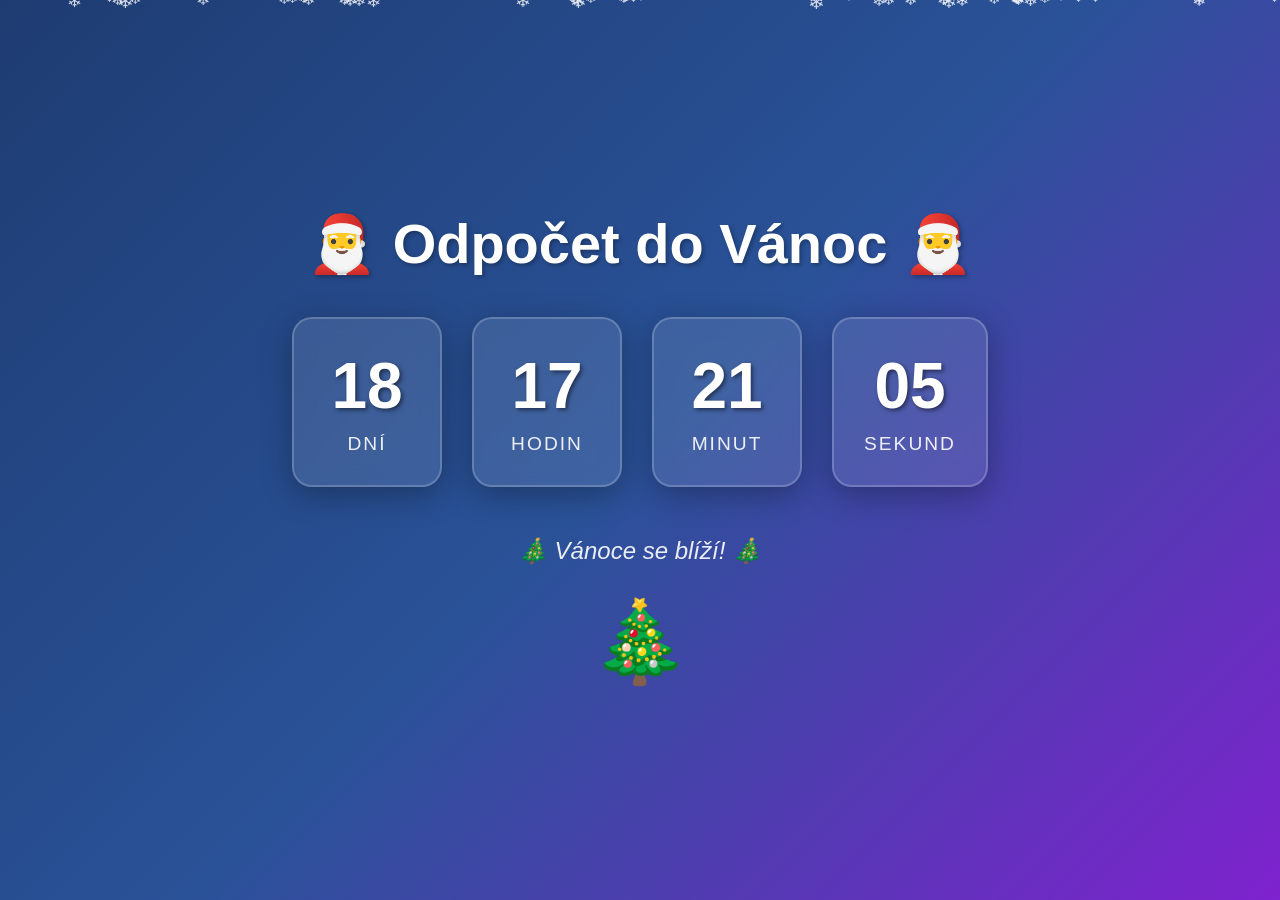
==== index.html @ 6d159cf1 "Přidány stránky s odpočtem do Vánoc - Interaktivní odpočet dnů, hodin, minut a sekund - Vánoční desi" ====
<!DOCTYPE html>
<html lang="cs">
<head>
    <meta charset="UTF-8">
    <meta name="viewport" content="width=device-width, initial-scale=1.0">
    <title>Odpočet do Vánoc 🎄</title>
    <style>
        * {
            margin: 0;
            padding: 0;
            box-sizing: border-box;
        }

        body {
            font-family: 'Arial', sans-serif;
            background: linear-gradient(135deg, #1e3c72 0%, #2a5298 50%, #7e22ce 100%);
            min-height: 100vh;
            display: flex;
            justify-content: center;
            align-items: center;
            color: white;
            overflow: hidden;
            position: relative;
        }

        /* Sněhové vločky */
        .snowflake {
            position: absolute;
            top: -10px;
            color: white;
            font-size: 1em;
            animation: fall linear infinite;
            opacity: 0.8;
        }

        @keyframes fall {
            to {
                transform: translateY(100vh);
            }
        }

        .container {
            text-align: center;
            z-index: 10;
            padding: 20px;
        }

        h1 {
            font-size: 3.5rem;
            margin-bottom: 20px;
            text-shadow: 2px 2px 4px rgba(0,0,0,0.3);
            animation: glow 2s ease-in-out infinite;
        }

        @keyframes glow {
            0%, 100% {
                text-shadow: 0 0 10px #fff, 0 0 20px #fff, 0 0 30px #ff0080;
            }
            50% {
                text-shadow: 0 0 20px #fff, 0 0 30px #ff0080, 0 0 40px #ff0080;
            }
        }

        .countdown {
            display: flex;
            gap: 30px;
            justify-content: center;
            flex-wrap: wrap;
            margin-top: 40px;
        }

        .time-box {
            background: rgba(255, 255, 255, 0.1);
            backdrop-filter: blur(10px);
            border-radius: 20px;
            padding: 30px;
            min-width: 150px;
            border: 2px solid rgba(255, 255, 255, 0.2);
            box-shadow: 0 8px 32px rgba(0, 0, 0, 0.3);
            transition: transform 0.3s ease;
        }

        .time-box:hover {
            transform: translateY(-10px);
            background: rgba(255, 255, 255, 0.15);
        }

        .time-box .number {
            font-size: 4rem;
            font-weight: bold;
            display: block;
            margin-bottom: 10px;
            text-shadow: 2px 2px 4px rgba(0,0,0,0.5);
        }

        .time-box .label {
            font-size: 1.2rem;
            text-transform: uppercase;
            letter-spacing: 2px;
            opacity: 0.9;
        }

        .message {
            margin-top: 50px;
            font-size: 1.5rem;
            font-style: italic;
            opacity: 0.9;
        }

        .tree {
            font-size: 5rem;
            margin-top: 30px;
            animation: shake 2s ease-in-out infinite;
        }

        @keyframes shake {
            0%, 100% { transform: rotate(0deg); }
            25% { transform: rotate(-5deg); }
            75% { transform: rotate(5deg); }
        }

        @media (max-width: 768px) {
            h1 {
                font-size: 2rem;
            }

            .time-box {
                min-width: 120px;
                padding: 20px;
            }

            .time-box .number {
                font-size: 2.5rem;
            }

            .time-box .label {
                font-size: 1rem;
            }
        }
    </style>
</head>
<body>
    <div class="container">
        <h1>🎅 Odpočet do Vánoc 🎅</h1>

        <div class="countdown">
            <div class="time-box">
                <span class="number" id="days">00</span>
                <span class="label">Dní</span>
            </div>
            <div class="time-box">
                <span class="number" id="hours">00</span>
                <span class="label">Hodin</span>
            </div>
            <div class="time-box">
                <span class="number" id="minutes">00</span>
                <span class="label">Minut</span>
            </div>
            <div class="time-box">
                <span class="number" id="seconds">00</span>
                <span class="label">Sekund</span>
            </div>
        </div>

        <div class="message" id="message">Připravujeme se na nejkrásnější svátky roku!</div>
        <div class="tree">🎄</div>
    </div>

    <script>
        // Vytvoření sněhových vloček
        function createSnowflakes() {
            const snowflakeCount = 50;
            for (let i = 0; i < snowflakeCount; i++) {
                const snowflake = document.createElement('div');
                snowflake.className = 'snowflake';
                snowflake.innerHTML = '❄';
                snowflake.style.left = Math.random() * 100 + '%';
                snowflake.style.animationDuration = (Math.random() * 3 + 2) + 's';
                snowflake.style.animationDelay = Math.random() * 5 + 's';
                snowflake.style.fontSize = (Math.random() * 10 + 10) + 'px';
                document.body.appendChild(snowflake);
            }
        }

        createSnowflakes();

        // Odpočet do Vánoc
        function updateCountdown() {
            const now = new Date();
            const currentYear = now.getFullYear();

            // Vánoce jsou 25. prosince
            let christmas = new Date(currentYear, 11, 25, 0, 0, 0);

            // Pokud už Vánoce letos proběhly, počítáme do příštího roku
            if (now > christmas) {
                christmas = new Date(currentYear + 1, 11, 25, 0, 0, 0);
            }

            const diff = christmas - now;

            if (diff <= 0) {
                document.getElementById('days').textContent = '00';
                document.getElementById('hours').textContent = '00';
                document.getElementById('minutes').textContent = '00';
                document.getElementById('seconds').textContent = '00';
                document.getElementById('message').textContent = '🎉 Veselé Vánoce! 🎉';
                return;
            }

            const days = Math.floor(diff / (1000 * 60 * 60 * 24));
            const hours = Math.floor((diff % (1000 * 60 * 60 * 24)) / (1000 * 60 * 60));
            const minutes = Math.floor((diff % (1000 * 60 * 60)) / (1000 * 60));
            const seconds = Math.floor((diff % (1000 * 60)) / 1000);

            document.getElementById('days').textContent = String(days).padStart(2, '0');
            document.getElementById('hours').textContent = String(hours).padStart(2, '0');
            document.getElementById('minutes').textContent = String(minutes).padStart(2, '0');
            document.getElementById('seconds').textContent = String(seconds).padStart(2, '0');

            // Různé zprávy podle toho, jak jsou Vánoce blízko
            if (days === 0) {
                document.getElementById('message').textContent = '🎁 Vánoce jsou tady! 🎁';
            } else if (days === 1) {
                document.getElementById('message').textContent = '⭐ Zítra jsou Vánoce! ⭐';
            } else if (days <= 7) {
                document.getElementById('message').textContent = '🔔 Vánoce jsou už za týden! 🔔';
            } else if (days <= 30) {
                document.getElementById('message').textContent = '🎄 Vánoce se blíží! 🎄';
            } else {
                document.getElementById('message').textContent = '❄️ Připravujeme se na nejkrásnější svátky roku! ❄️';
            }
        }

        // Aktualizace každou sekundu
        updateCountdown();
        setInterval(updateCountdown, 1000);
    </script>
</body>
</html>
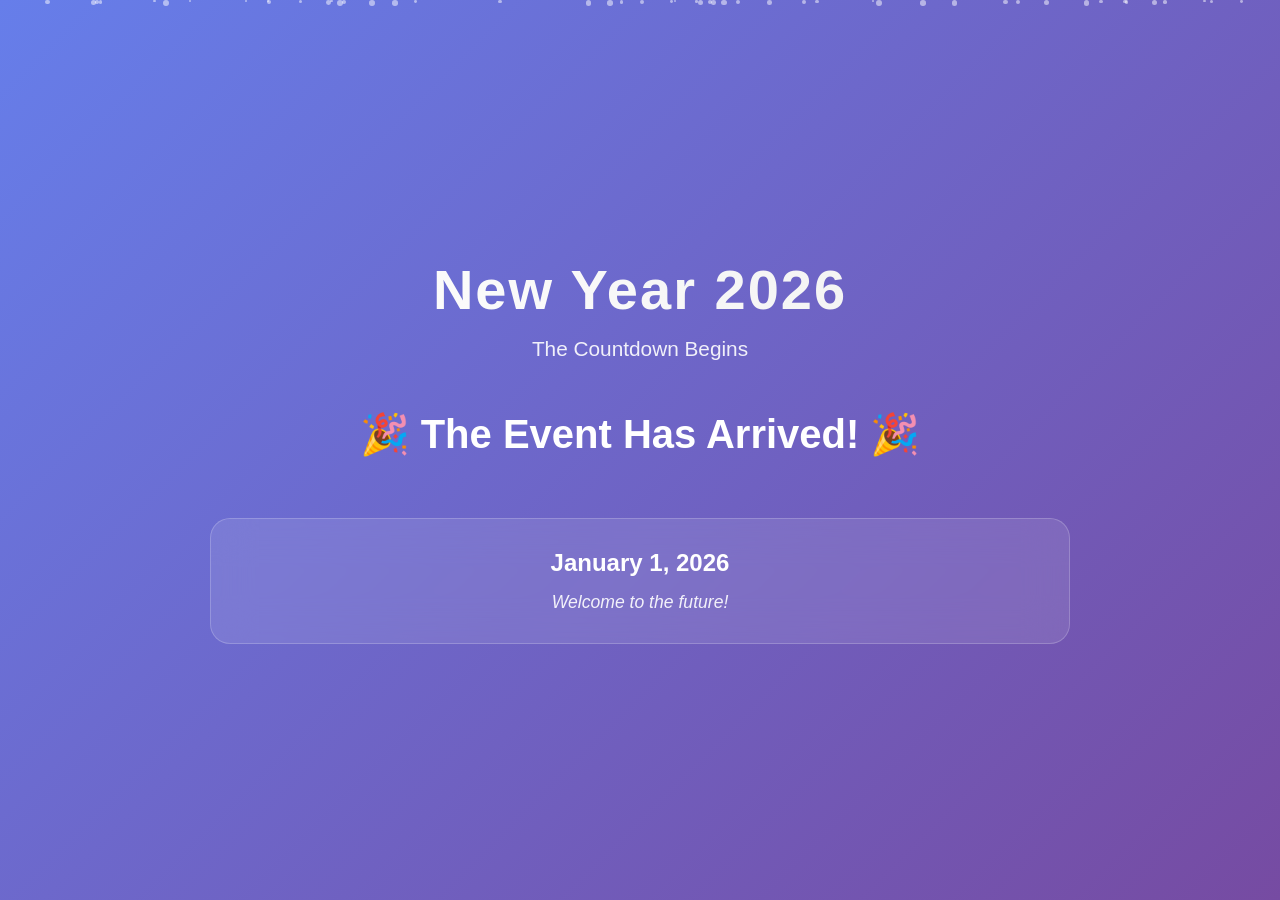
==== commit 57e15bc4: "Create modern countdown timer site Replaced Christmas-themed countdown with a modern, versatile coun" ====
--- a/index.html
+++ b/index.html
@@ -1,9 +1,10 @@
 <!DOCTYPE html>
-<html lang="cs">
+<html lang="en">
 <head>
     <meta charset="UTF-8">
     <meta name="viewport" content="width=device-width, initial-scale=1.0">
-    <title>Odpočet do Vánoc 🎄</title>
+    <meta name="description" content="Beautiful countdown timer for your special event">
+    <title>Countdown Timer</title>
     <style>
         * {
             margin: 0;
@@ -12,229 +13,348 @@
         }
 
         body {
-            font-family: 'Arial', sans-serif;
-            background: linear-gradient(135deg, #1e3c72 0%, #2a5298 50%, #7e22ce 100%);
+            font-family: 'Segoe UI', Tahoma, Geneva, Verdana, sans-serif;
+            background: linear-gradient(135deg, #667eea 0%, #764ba2 100%);
             min-height: 100vh;
             display: flex;
             justify-content: center;
             align-items: center;
             color: white;
+            position: relative;
             overflow: hidden;
-            position: relative;
-        }
-
-        /* Sněhové vločky */
-        .snowflake {
+        }
+
+        /* Animated background particles */
+        .particles {
             position: absolute;
-            top: -10px;
-            color: white;
-            font-size: 1em;
-            animation: fall linear infinite;
-            opacity: 0.8;
-        }
-
-        @keyframes fall {
-            to {
-                transform: translateY(100vh);
+            width: 100%;
+            height: 100%;
+            overflow: hidden;
+            z-index: 0;
+        }
+
+        .particle {
+            position: absolute;
+            width: 4px;
+            height: 4px;
+            background: rgba(255, 255, 255, 0.5);
+            border-radius: 50%;
+            animation: float linear infinite;
+        }
+
+        @keyframes float {
+            0% {
+                transform: translateY(0) translateX(0);
+                opacity: 0;
+            }
+            10% {
+                opacity: 1;
+            }
+            90% {
+                opacity: 1;
+            }
+            100% {
+                transform: translateY(-100vh) translateX(100px);
+                opacity: 0;
             }
         }
 
         .container {
             text-align: center;
             z-index: 10;
-            padding: 20px;
-        }
-
-        h1 {
+            padding: 40px 20px;
+            max-width: 900px;
+            width: 100%;
+        }
+
+        .title {
             font-size: 3.5rem;
-            margin-bottom: 20px;
-            text-shadow: 2px 2px 4px rgba(0,0,0,0.3);
-            animation: glow 2s ease-in-out infinite;
-        }
-
-        @keyframes glow {
+            font-weight: 700;
+            margin-bottom: 15px;
+            letter-spacing: 2px;
+            background: linear-gradient(45deg, #fff, #f0f0f0);
+            -webkit-background-clip: text;
+            -webkit-text-fill-color: transparent;
+            background-clip: text;
+            animation: pulse 3s ease-in-out infinite;
+        }
+
+        @keyframes pulse {
             0%, 100% {
-                text-shadow: 0 0 10px #fff, 0 0 20px #fff, 0 0 30px #ff0080;
+                transform: scale(1);
+                opacity: 1;
             }
             50% {
-                text-shadow: 0 0 20px #fff, 0 0 30px #ff0080, 0 0 40px #ff0080;
-            }
+                transform: scale(1.05);
+                opacity: 0.9;
+            }
+        }
+
+        .subtitle {
+            font-size: 1.3rem;
+            margin-bottom: 50px;
+            opacity: 0.9;
+            font-weight: 300;
         }
 
         .countdown {
-            display: flex;
-            gap: 30px;
-            justify-content: center;
-            flex-wrap: wrap;
-            margin-top: 40px;
-        }
-
-        .time-box {
+            display: grid;
+            grid-template-columns: repeat(auto-fit, minmax(140px, 1fr));
+            gap: 25px;
+            margin: 0 auto;
+            max-width: 700px;
+        }
+
+        .time-unit {
             background: rgba(255, 255, 255, 0.1);
-            backdrop-filter: blur(10px);
+            backdrop-filter: blur(20px);
+            border-radius: 15px;
+            padding: 30px 20px;
+            border: 1px solid rgba(255, 255, 255, 0.2);
+            box-shadow: 0 8px 32px rgba(0, 0, 0, 0.1);
+            transition: all 0.3s ease;
+            position: relative;
+            overflow: hidden;
+        }
+
+        .time-unit::before {
+            content: '';
+            position: absolute;
+            top: 0;
+            left: -100%;
+            width: 100%;
+            height: 100%;
+            background: linear-gradient(90deg, transparent, rgba(255, 255, 255, 0.1), transparent);
+            transition: left 0.5s;
+        }
+
+        .time-unit:hover::before {
+            left: 100%;
+        }
+
+        .time-unit:hover {
+            transform: translateY(-10px) scale(1.05);
+            background: rgba(255, 255, 255, 0.15);
+            box-shadow: 0 12px 40px rgba(0, 0, 0, 0.2);
+        }
+
+        .number {
+            font-size: 4rem;
+            font-weight: 700;
+            display: block;
+            line-height: 1;
+            margin-bottom: 10px;
+            text-shadow: 2px 2px 10px rgba(0, 0, 0, 0.3);
+        }
+
+        .label {
+            font-size: 1rem;
+            text-transform: uppercase;
+            letter-spacing: 3px;
+            opacity: 0.8;
+            font-weight: 500;
+        }
+
+        .event-info {
+            margin-top: 60px;
+            padding: 30px;
+            background: rgba(255, 255, 255, 0.1);
+            backdrop-filter: blur(20px);
             border-radius: 20px;
-            padding: 30px;
-            min-width: 150px;
-            border: 2px solid rgba(255, 255, 255, 0.2);
-            box-shadow: 0 8px 32px rgba(0, 0, 0, 0.3);
-            transition: transform 0.3s ease;
-        }
-
-        .time-box:hover {
-            transform: translateY(-10px);
-            background: rgba(255, 255, 255, 0.15);
-        }
-
-        .time-box .number {
-            font-size: 4rem;
-            font-weight: bold;
-            display: block;
-            margin-bottom: 10px;
-            text-shadow: 2px 2px 4px rgba(0,0,0,0.5);
-        }
-
-        .time-box .label {
-            font-size: 1.2rem;
-            text-transform: uppercase;
-            letter-spacing: 2px;
+            border: 1px solid rgba(255, 255, 255, 0.2);
+        }
+
+        .event-date {
+            font-size: 1.5rem;
+            margin-bottom: 15px;
+            font-weight: 600;
+        }
+
+        .event-message {
+            font-size: 1.1rem;
             opacity: 0.9;
-        }
-
-        .message {
-            margin-top: 50px;
-            font-size: 1.5rem;
             font-style: italic;
-            opacity: 0.9;
-        }
-
-        .tree {
-            font-size: 5rem;
-            margin-top: 30px;
-            animation: shake 2s ease-in-out infinite;
-        }
-
-        @keyframes shake {
-            0%, 100% { transform: rotate(0deg); }
-            25% { transform: rotate(-5deg); }
-            75% { transform: rotate(5deg); }
-        }
-
+        }
+
+        .completed {
+            font-size: 2.5rem;
+            font-weight: 700;
+            animation: celebrate 1s ease-in-out infinite;
+        }
+
+        @keyframes celebrate {
+            0%, 100% {
+                transform: scale(1) rotate(0deg);
+            }
+            25% {
+                transform: scale(1.1) rotate(-5deg);
+            }
+            75% {
+                transform: scale(1.1) rotate(5deg);
+            }
+        }
+
+        /* Mobile responsive */
         @media (max-width: 768px) {
-            h1 {
+            .title {
+                font-size: 2.2rem;
+            }
+
+            .subtitle {
+                font-size: 1rem;
+            }
+
+            .countdown {
+                grid-template-columns: repeat(2, 1fr);
+                gap: 15px;
+            }
+
+            .time-unit {
+                padding: 20px 15px;
+            }
+
+            .number {
+                font-size: 2.5rem;
+            }
+
+            .label {
+                font-size: 0.8rem;
+            }
+
+            .event-info {
+                padding: 20px;
+            }
+
+            .event-date {
+                font-size: 1.2rem;
+            }
+
+            .event-message {
+                font-size: 1rem;
+            }
+        }
+
+        @media (max-width: 480px) {
+            .title {
+                font-size: 1.8rem;
+            }
+
+            .number {
                 font-size: 2rem;
-            }
-
-            .time-box {
-                min-width: 120px;
-                padding: 20px;
-            }
-
-            .time-box .number {
-                font-size: 2.5rem;
-            }
-
-            .time-box .label {
-                font-size: 1rem;
             }
         }
     </style>
 </head>
 <body>
+    <div class="particles" id="particles"></div>
+
     <div class="container">
-        <h1>🎅 Odpočet do Vánoc 🎅</h1>
-
-        <div class="countdown">
-            <div class="time-box">
+        <h1 class="title" id="eventTitle">New Year 2026</h1>
+        <p class="subtitle">The Countdown Begins</p>
+
+        <div class="countdown" id="countdown">
+            <div class="time-unit">
                 <span class="number" id="days">00</span>
-                <span class="label">Dní</span>
+                <span class="label">Days</span>
             </div>
-            <div class="time-box">
+            <div class="time-unit">
                 <span class="number" id="hours">00</span>
-                <span class="label">Hodin</span>
+                <span class="label">Hours</span>
             </div>
-            <div class="time-box">
+            <div class="time-unit">
                 <span class="number" id="minutes">00</span>
-                <span class="label">Minut</span>
+                <span class="label">Minutes</span>
             </div>
-            <div class="time-box">
+            <div class="time-unit">
                 <span class="number" id="seconds">00</span>
-                <span class="label">Sekund</span>
+                <span class="label">Seconds</span>
             </div>
         </div>
 
-        <div class="message" id="message">Připravujeme se na nejkrásnější svátky roku!</div>
-        <div class="tree">🎄</div>
+        <div class="event-info">
+            <div class="event-date" id="eventDate">January 1, 2026</div>
+            <div class="event-message" id="eventMessage">Every moment counts. Get ready for something amazing!</div>
+        </div>
     </div>
 
     <script>
-        // Vytvoření sněhových vloček
-        function createSnowflakes() {
-            const snowflakeCount = 50;
-            for (let i = 0; i < snowflakeCount; i++) {
-                const snowflake = document.createElement('div');
-                snowflake.className = 'snowflake';
-                snowflake.innerHTML = '❄';
-                snowflake.style.left = Math.random() * 100 + '%';
-                snowflake.style.animationDuration = (Math.random() * 3 + 2) + 's';
-                snowflake.style.animationDelay = Math.random() * 5 + 's';
-                snowflake.style.fontSize = (Math.random() * 10 + 10) + 'px';
-                document.body.appendChild(snowflake);
-            }
-        }
-
-        createSnowflakes();
-
-        // Odpočet do Vánoc
+        // Create animated particles
+        function createParticles() {
+            const particlesContainer = document.getElementById('particles');
+            const particleCount = 50;
+
+            for (let i = 0; i < particleCount; i++) {
+                const particle = document.createElement('div');
+                particle.className = 'particle';
+                particle.style.left = Math.random() * 100 + '%';
+                particle.style.animationDuration = (Math.random() * 10 + 5) + 's';
+                particle.style.animationDelay = Math.random() * 5 + 's';
+                particle.style.width = (Math.random() * 4 + 2) + 'px';
+                particle.style.height = particle.style.width;
+                particlesContainer.appendChild(particle);
+            }
+        }
+
+        createParticles();
+
+        // Countdown configuration
+        const targetDate = new Date('2026-01-01T00:00:00').getTime();
+
         function updateCountdown() {
-            const now = new Date();
-            const currentYear = now.getFullYear();
-
-            // Vánoce jsou 25. prosince
-            let christmas = new Date(currentYear, 11, 25, 0, 0, 0);
-
-            // Pokud už Vánoce letos proběhly, počítáme do příštího roku
-            if (now > christmas) {
-                christmas = new Date(currentYear + 1, 11, 25, 0, 0, 0);
-            }
-
-            const diff = christmas - now;
-
-            if (diff <= 0) {
-                document.getElementById('days').textContent = '00';
-                document.getElementById('hours').textContent = '00';
-                document.getElementById('minutes').textContent = '00';
-                document.getElementById('seconds').textContent = '00';
-                document.getElementById('message').textContent = '🎉 Veselé Vánoce! 🎉';
+            const now = new Date().getTime();
+            const distance = targetDate - now;
+
+            if (distance < 0) {
+                document.getElementById('countdown').innerHTML =
+                    '<div class="completed">🎉 The Event Has Arrived! 🎉</div>';
+                document.getElementById('eventMessage').textContent =
+                    'Welcome to the future!';
                 return;
             }
 
-            const days = Math.floor(diff / (1000 * 60 * 60 * 24));
-            const hours = Math.floor((diff % (1000 * 60 * 60 * 24)) / (1000 * 60 * 60));
-            const minutes = Math.floor((diff % (1000 * 60 * 60)) / (1000 * 60));
-            const seconds = Math.floor((diff % (1000 * 60)) / 1000);
+            const days = Math.floor(distance / (1000 * 60 * 60 * 24));
+            const hours = Math.floor((distance % (1000 * 60 * 60 * 24)) / (1000 * 60 * 60));
+            const minutes = Math.floor((distance % (1000 * 60 * 60)) / (1000 * 60));
+            const seconds = Math.floor((distance % (1000 * 60)) / 1000);
 
             document.getElementById('days').textContent = String(days).padStart(2, '0');
             document.getElementById('hours').textContent = String(hours).padStart(2, '0');
             document.getElementById('minutes').textContent = String(minutes).padStart(2, '0');
             document.getElementById('seconds').textContent = String(seconds).padStart(2, '0');
 
-            // Různé zprávy podle toho, jak jsou Vánoce blízko
-            if (days === 0) {
-                document.getElementById('message').textContent = '🎁 Vánoce jsou tady! 🎁';
+            // Update message based on time remaining
+            if (days === 0 && hours === 0 && minutes < 60) {
+                document.getElementById('eventMessage').textContent =
+                    'Almost there! Just minutes away!';
+            } else if (days === 0 && hours < 24) {
+                document.getElementById('eventMessage').textContent =
+                    'Today is the day! Hours to go!';
             } else if (days === 1) {
-                document.getElementById('message').textContent = '⭐ Zítra jsou Vánoce! ⭐';
+                document.getElementById('eventMessage').textContent =
+                    'Tomorrow! The wait is almost over!';
             } else if (days <= 7) {
-                document.getElementById('message').textContent = '🔔 Vánoce jsou už za týden! 🔔';
+                document.getElementById('eventMessage').textContent =
+                    'Less than a week away! The excitement builds!';
             } else if (days <= 30) {
-                document.getElementById('message').textContent = '🎄 Vánoce se blíží! 🎄';
+                document.getElementById('eventMessage').textContent =
+                    'The countdown is on! Mark your calendar!';
             } else {
-                document.getElementById('message').textContent = '❄️ Připravujeme se na nejkrásnější svátky roku! ❄️';
-            }
-        }
-
-        // Aktualizace každou sekundu
+                document.getElementById('eventMessage').textContent =
+                    'Every moment counts. Get ready for something amazing!';
+            }
+        }
+
+        // Update countdown every second
         updateCountdown();
         setInterval(updateCountdown, 1000);
+
+        // Add slight parallax effect to particles on mouse move
+        document.addEventListener('mousemove', (e) => {
+            const moveX = (e.clientX - window.innerWidth / 2) * 0.01;
+            const moveY = (e.clientY - window.innerHeight / 2) * 0.01;
+            document.getElementById('particles').style.transform =
+                `translate(${moveX}px, ${moveY}px)`;
+        });
     </script>
 </body>
 </html>
